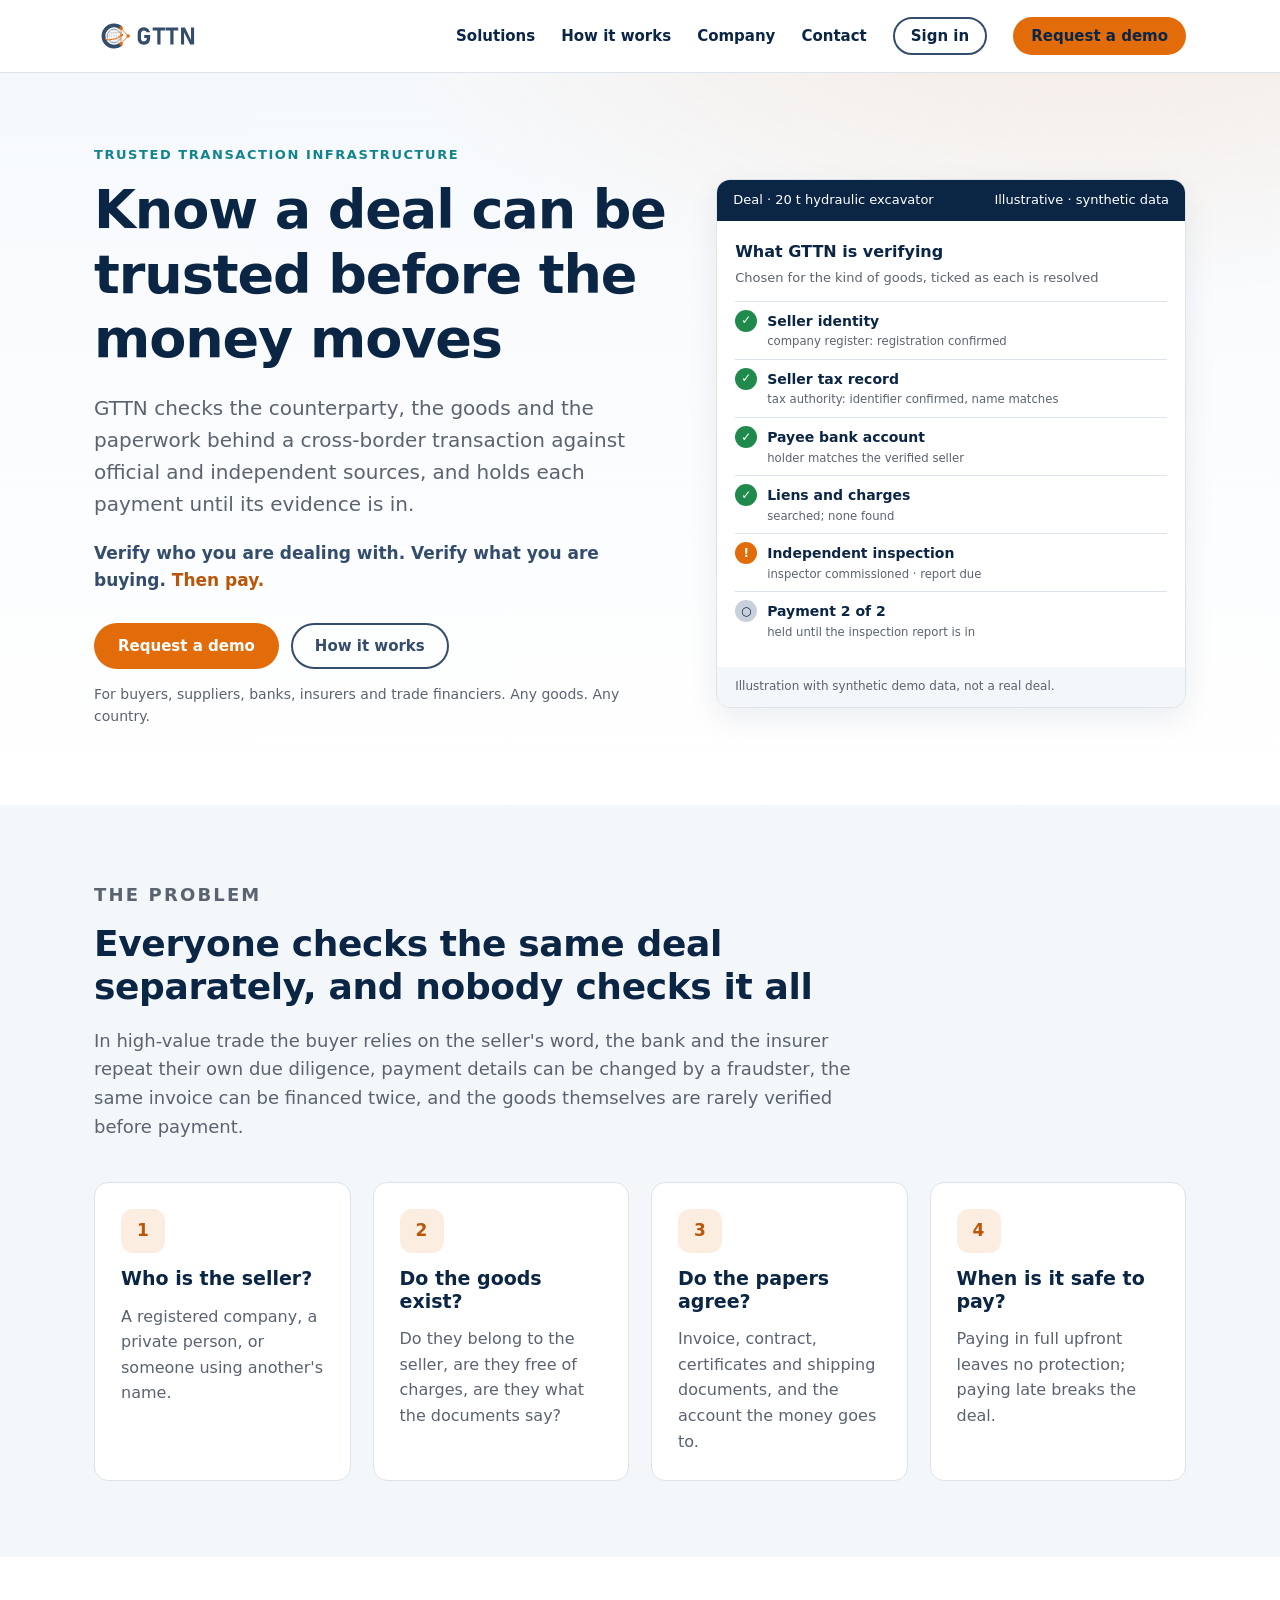
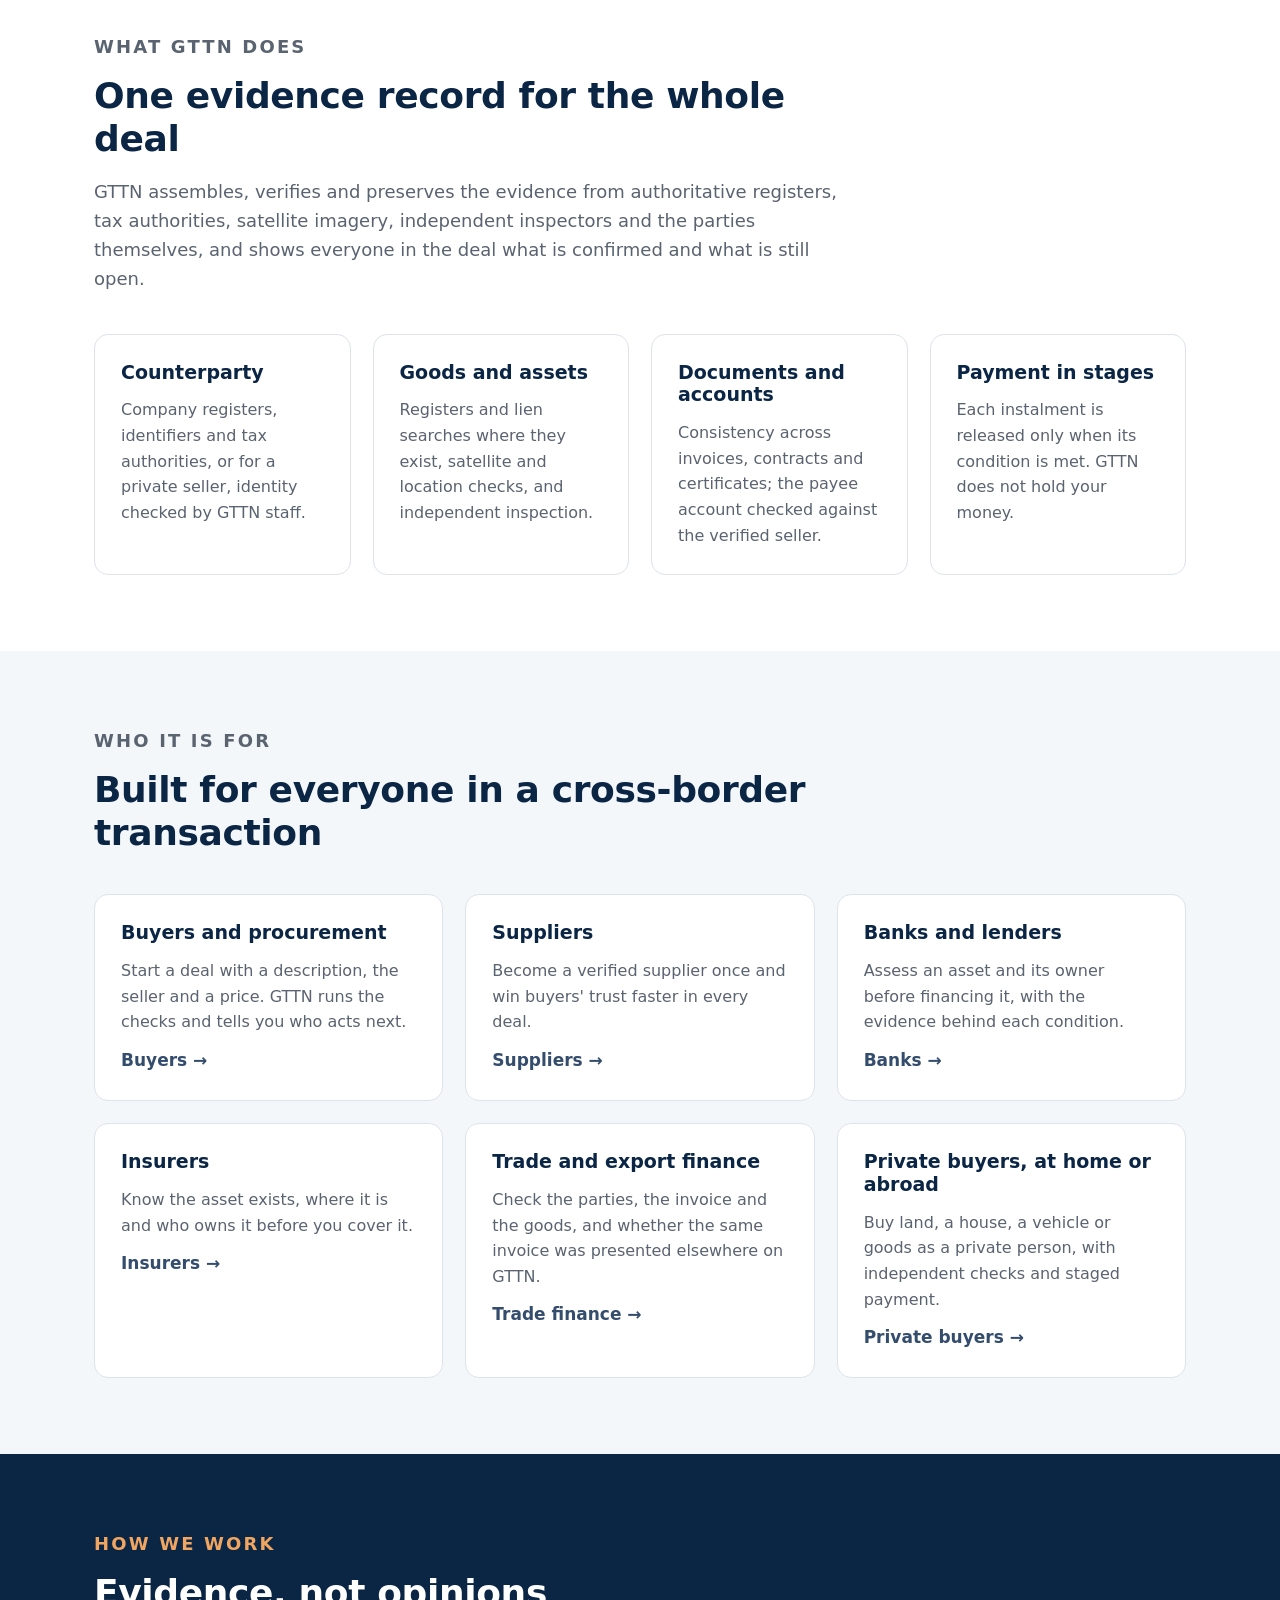
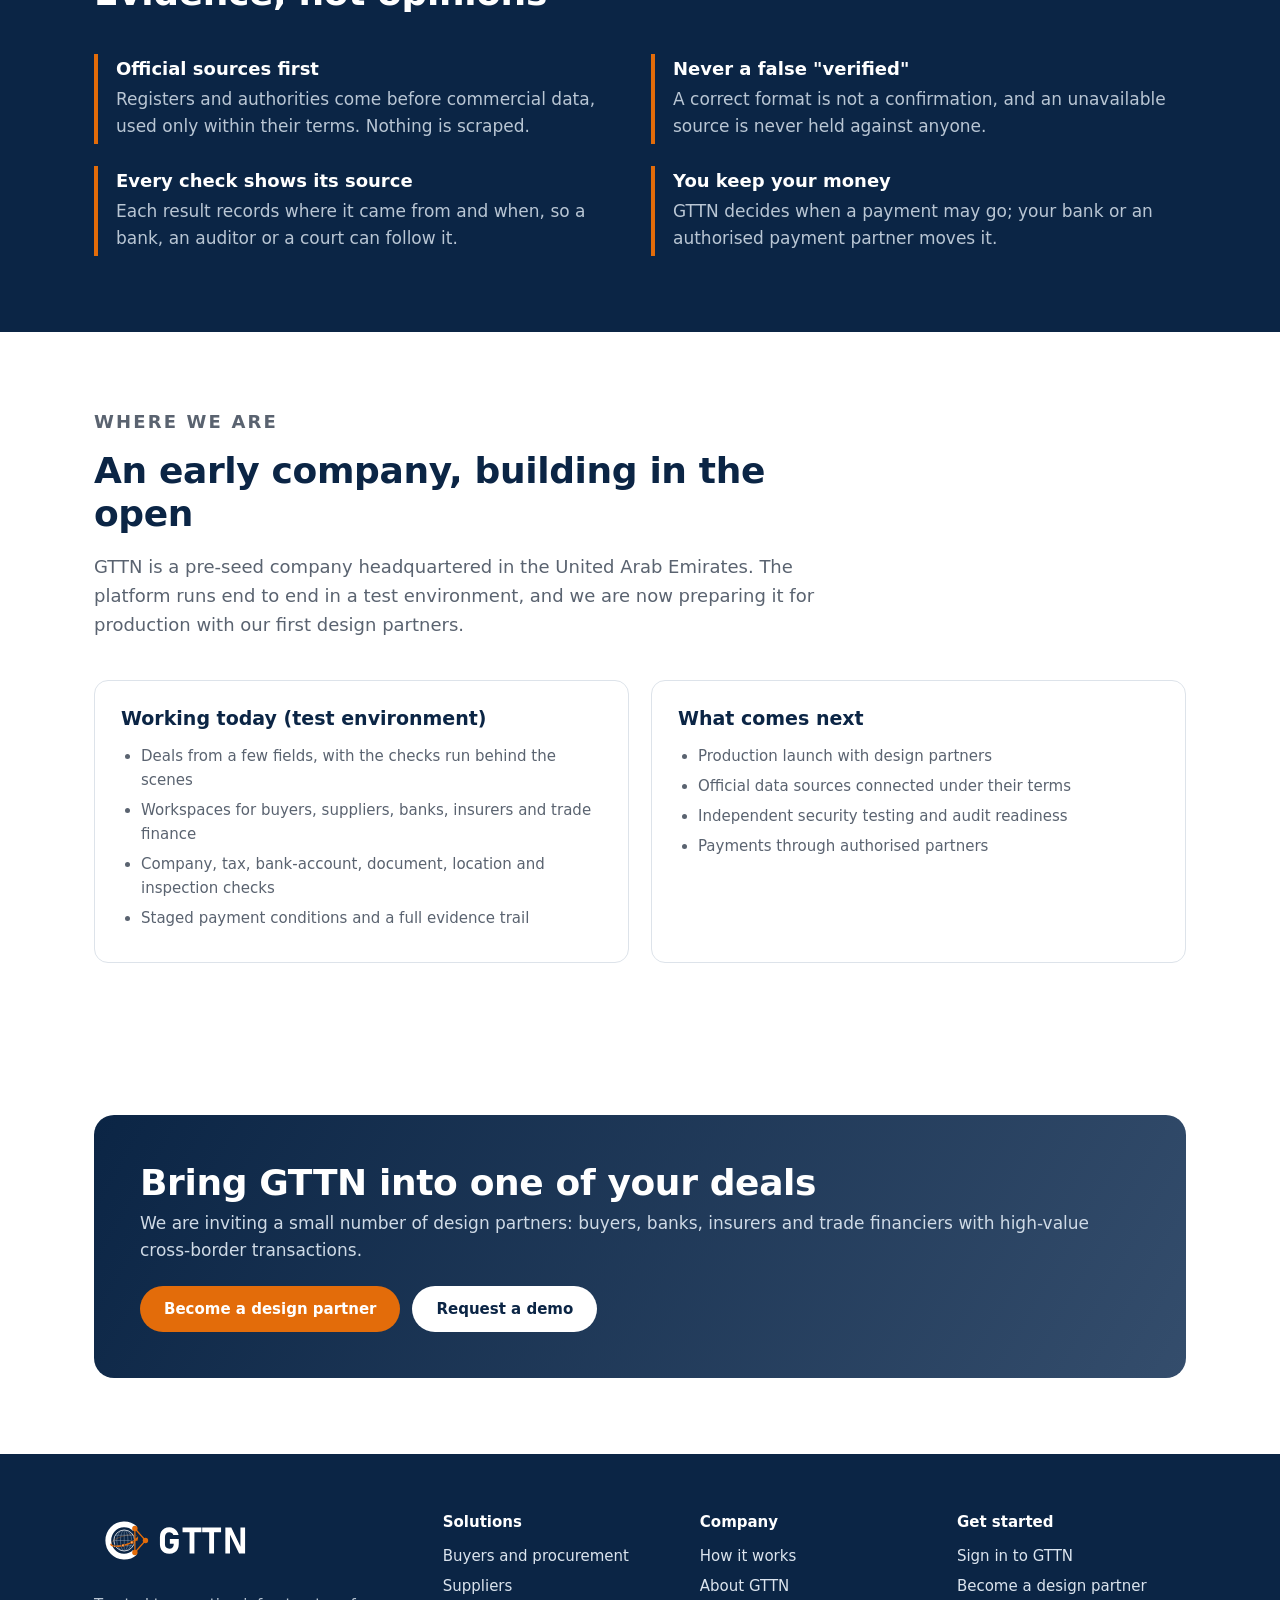
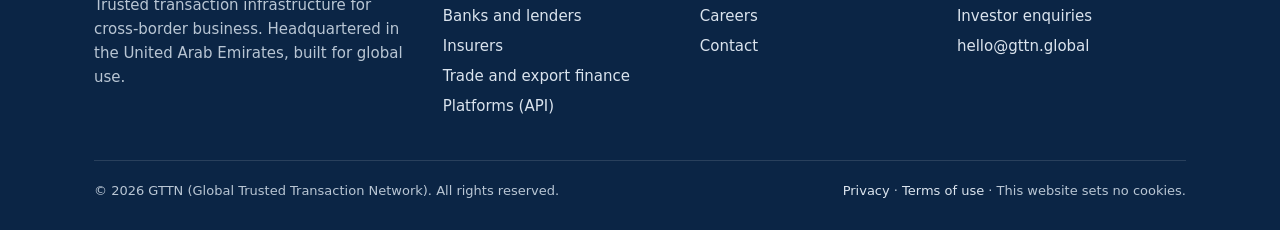
==== index.html @ 1a1138c9 "Platform update: workspaces, intelligence, payments, tax verification, website and brand Web app and" ====
<!doctype html>
<html lang="en">
<head>
<meta charset="utf-8">
<meta name="viewport" content="width=device-width, initial-scale=1">
<title>GTTN: trusted transaction infrastructure for cross-border business</title>
<meta name="description" content="Verify who you are dealing with. Verify what you are buying. Then pay. GTTN checks counterparties, goods and documents before money moves.">
<link rel="canonical" href="https://gttn.global/">
<meta name="theme-color" content="#0b2545">
<link rel="icon" href="/assets/img/GTTN_mark.svg" type="image/svg+xml">
<link rel="icon" href="/assets/img/icon-32.png" sizes="32x32" type="image/png">
<link rel="apple-touch-icon" href="/assets/img/icon-180.png">
<meta property="og:type" content="website">
<meta property="og:site_name" content="GTTN">
<meta property="og:title" content="GTTN: trusted transaction infrastructure for cross-border business">
<meta property="og:description" content="Verify who you are dealing with. Verify what you are buying. Then pay. GTTN checks counterparties, goods and documents before money moves.">
<meta property="og:url" content="https://gttn.global/">
<meta property="og:image" content="https://gttn.global/assets/img/og-image.png">
<meta name="twitter:card" content="summary_large_image">
<link rel="stylesheet" href="/assets/css/site.css">
<script type="application/ld+json">{"@context": "https://schema.org", "@type": "Organization", "name": "GTTN (Global Trusted Transaction Network)", "url": "https://gttn.global", "logo": "https://gttn.global/assets/img/icon-512.png", "description": "Trusted transaction infrastructure for cross-border business.", "email": "hello@gttn.global"}</script>
</head>
<body>
<a class="skip" href="#main">Skip to content</a>
<header class="site-header">
  <div class="wrap">
    <a class="brand" href="/" aria-label="GTTN home"><img src="/assets/img/GTTN_logo_horizontal.svg" alt="GTTN" width="148" height="56"></a>
    <button class="nav-toggle" aria-controls="site-nav" aria-expanded="false">Menu</button>
    <nav class="nav" id="site-nav" aria-label="Main">
      <a href="/solutions.html">Solutions</a>
      <a href="/how-it-works.html">How it works</a>
      <a href="/company.html">Company</a>
      <a href="/contact.html">Contact</a>
      <a class="btn btn-ghost btn-sm" href="https://app.gttn.global/app/">Sign in</a>
      <a class="btn btn-primary btn-sm" href="/contact.html?topic=demo">Request a demo</a>
    </nav>
  </div>
</header>
<main id="main">
<section class="hero">
  <div class="wrap">
    <div>
      <p class="eyebrow">Trusted transaction infrastructure</p>
      <h1>Know a deal can be trusted before the money moves</h1>
      <p class="lead">GTTN checks the counterparty, the goods and the paperwork behind a cross-border transaction against official and independent sources, and holds each payment until its evidence is in.</p>
      <p class="promise">Verify who you are dealing with. Verify what you are buying. <em>Then pay.</em></p>
      <div class="cta-row">
        <a class="btn btn-primary" href="/contact.html?topic=demo">Request a demo</a>
        <a class="btn btn-ghost" href="/how-it-works.html">How it works</a>
      </div>
      <p class="note">For buyers, suppliers, banks, insurers and trade financiers. Any goods. Any country.</p>
    </div>
    <div class="mock" role="img" aria-label="Illustration of a GTTN deal checklist">
  <div class="mock-bar"><span>Deal · 20 t hydraulic excavator</span><span>Illustrative · synthetic data</span></div>
  <div class="mock-body">
    <h4>What GTTN is verifying</h4>
    <div class="sub">Chosen for the kind of goods, ticked as each is resolved</div>
    <div class="check"><span class="dot ok">✓</span><div><b>Seller identity</b><small>company register: registration confirmed</small></div></div>
    <div class="check"><span class="dot ok">✓</span><div><b>Seller tax record</b><small>tax authority: identifier confirmed, name matches</small></div></div>
    <div class="check"><span class="dot ok">✓</span><div><b>Payee bank account</b><small>holder matches the verified seller</small></div></div>
    <div class="check"><span class="dot ok">✓</span><div><b>Liens and charges</b><small>searched; none found</small></div></div>
    <div class="check"><span class="dot act">!</span><div><b>Independent inspection</b><small>inspector commissioned · report due</small></div></div>
    <div class="check"><span class="dot wait">○</span><div><b>Payment 2 of 2</b><small>held until the inspection report is in</small></div></div>
  </div>
  <div class="mock-foot">Illustration with synthetic demo data, not a real deal.</div>
</div>
  </div>
</section>

<section class="soft">
  <div class="wrap">
    <div class="section-head">
      <p class="eyebrow">The problem</p>
      <h2>Everyone checks the same deal separately, and nobody checks it all</h2>
      <p>In high-value trade the buyer relies on the seller's word, the bank and the insurer repeat their own due diligence, payment details can be changed by a fraudster, the same invoice can be financed twice, and the goods themselves are rarely verified before payment.</p>
    </div>
    <div class="grid g4">
      <div class="card"><div class="icon">1</div><h3>Who is the seller?</h3><p>A registered company, a private person, or someone using another's name.</p></div>
      <div class="card"><div class="icon">2</div><h3>Do the goods exist?</h3><p>Do they belong to the seller, are they free of charges, are they what the documents say?</p></div>
      <div class="card"><div class="icon">3</div><h3>Do the papers agree?</h3><p>Invoice, contract, certificates and shipping documents, and the account the money goes to.</p></div>
      <div class="card"><div class="icon">4</div><h3>When is it safe to pay?</h3><p>Paying in full upfront leaves no protection; paying late breaks the deal.</p></div>
    </div>
  </div>
</section>

<section>
  <div class="wrap">
    <div class="section-head">
      <p class="eyebrow">What GTTN does</p>
      <h2>One evidence record for the whole deal</h2>
      <p>GTTN assembles, verifies and preserves the evidence from authoritative registers, tax authorities, satellite imagery, independent inspectors and the parties themselves, and shows everyone in the deal what is confirmed and what is still open.</p>
    </div>
    <div class="grid g4">
      <div class="card"><h3>Counterparty</h3><p>Company registers, identifiers and tax authorities, or for a private seller, identity checked by GTTN staff.</p></div>
      <div class="card"><h3>Goods and assets</h3><p>Registers and lien searches where they exist, satellite and location checks, and independent inspection.</p></div>
      <div class="card"><h3>Documents and accounts</h3><p>Consistency across invoices, contracts and certificates; the payee account checked against the verified seller.</p></div>
      <div class="card"><h3>Payment in stages</h3><p>Each instalment is released only when its condition is met. GTTN does not hold your money.</p></div>
    </div>
  </div>
</section>

<section class="soft">
  <div class="wrap">
    <div class="section-head">
      <p class="eyebrow">Who it is for</p>
      <h2>Built for everyone in a cross-border transaction</h2>
    </div>
    <div class="grid g3">
      <div class="card"><h3>Buyers and procurement</h3><p>Start a deal with a description, the seller and a price. GTTN runs the checks and tells you who acts next.</p><a class="more" href="/solutions.html#buyers">Buyers →</a></div>
      <div class="card"><h3>Suppliers</h3><p>Become a verified supplier once and win buyers' trust faster in every deal.</p><a class="more" href="/solutions.html#suppliers">Suppliers →</a></div>
      <div class="card"><h3>Banks and lenders</h3><p>Assess an asset and its owner before financing it, with the evidence behind each condition.</p><a class="more" href="/solutions.html#banks">Banks →</a></div>
      <div class="card"><h3>Insurers</h3><p>Know the asset exists, where it is and who owns it before you cover it.</p><a class="more" href="/solutions.html#insurers">Insurers →</a></div>
      <div class="card"><h3>Trade and export finance</h3><p>Check the parties, the invoice and the goods, and whether the same invoice was presented elsewhere on GTTN.</p><a class="more" href="/solutions.html#trade-finance">Trade finance →</a></div>
      <div class="card"><h3>Private buyers, at home or abroad</h3><p>Buy land, a house, a vehicle or goods as a private person, with independent checks and staged payment.</p><a class="more" href="/solutions.html#private-buyers">Private buyers →</a></div>
    </div>
  </div>
</section>

<section class="dark">
  <div class="wrap">
    <div class="section-head">
      <p class="eyebrow" style="color:#f0a561">How we work</p>
      <h2>Evidence, not opinions</h2>
    </div>
    <div class="grid g2">
      <div class="principle"><h3>Official sources first</h3><p>Registers and authorities come before commercial data, used only within their terms. Nothing is scraped.</p></div>
      <div class="principle"><h3>Never a false "verified"</h3><p>A correct format is not a confirmation, and an unavailable source is never held against anyone.</p></div>
      <div class="principle"><h3>Every check shows its source</h3><p>Each result records where it came from and when, so a bank, an auditor or a court can follow it.</p></div>
      <div class="principle"><h3>You keep your money</h3><p>GTTN decides when a payment may go; your bank or an authorised payment partner moves it.</p></div>
    </div>
  </div>
</section>

<section>
  <div class="wrap">
    <div class="section-head">
      <p class="eyebrow">Where we are</p>
      <h2>An early company, building in the open</h2>
      <p>GTTN is a pre-seed company headquartered in the United Arab Emirates. The platform runs end to end in a test environment, and we are now preparing it for production with our first design partners.</p>
    </div>
    <div class="status">
      <div class="card"><h3>Working today (test environment)</h3><ul>
        <li>Deals from a few fields, with the checks run behind the scenes</li>
        <li>Workspaces for buyers, suppliers, banks, insurers and trade finance</li>
        <li>Company, tax, bank-account, document, location and inspection checks</li>
        <li>Staged payment conditions and a full evidence trail</li></ul></div>
      <div class="card"><h3>What comes next</h3><ul>
        <li>Production launch with design partners</li>
        <li>Official data sources connected under their terms</li>
        <li>Independent security testing and audit readiness</li>
        <li>Payments through authorised partners</li></ul></div>
    </div>
  </div>
</section>
<section>
  <div class="wrap">
    <div class="cta-band">
      <div>
        <h2>Bring GTTN into one of your deals</h2>
        <p>We are inviting a small number of design partners: buyers, banks, insurers and trade financiers with high-value cross-border transactions.</p>
      </div>
      <div class="cta-row" style="margin:0">
        <a class="btn btn-primary" href="/contact.html?topic=pilot">Become a design partner</a>
        <a class="btn btn-light" href="/contact.html?topic=demo">Request a demo</a>
      </div>
    </div>
  </div>
</section>
</main>
<footer class="site-footer">
  <div class="wrap">
    <div class="foot-grid">
      <div>
        <img src="/assets/img/GTTN_logo_footer.svg" alt="GTTN" width="160" height="60">
        <p>Trusted transaction infrastructure for cross-border business. Headquartered in the United Arab Emirates, built for global use.</p>
      </div>
      <div>
        <h4>Solutions</h4>
        <ul>
          <li><a href="/solutions.html#buyers">Buyers and procurement</a></li>
          <li><a href="/solutions.html#suppliers">Suppliers</a></li>
          <li><a href="/solutions.html#banks">Banks and lenders</a></li>
          <li><a href="/solutions.html#insurers">Insurers</a></li>
          <li><a href="/solutions.html#trade-finance">Trade and export finance</a></li>
          <li><a href="/solutions.html#platforms">Platforms (API)</a></li>
        </ul>
      </div>
      <div>
        <h4>Company</h4>
        <ul>
          <li><a href="/how-it-works.html">How it works</a></li>
          <li><a href="/company.html">About GTTN</a></li>
          <li><a href="/company.html#careers">Careers</a></li>
          <li><a href="/contact.html">Contact</a></li>
        </ul>
      </div>
      <div>
        <h4>Get started</h4>
        <ul>
          <li><a href="https://app.gttn.global/app/">Sign in to GTTN</a></li>
          <li><a href="/contact.html?topic=pilot">Become a design partner</a></li>
          <li><a href="/contact.html?topic=investor">Investor enquiries</a></li>
          <li><a href="mailto:hello@gttn.global">hello@gttn.global</a></li>
        </ul>
      </div>
    </div>
    <div class="foot-legal">
      <span>© 2026 GTTN (Global Trusted Transaction Network). All rights reserved.</span>
      <span><a href="/privacy.html">Privacy</a> · <a href="/terms.html">Terms of use</a> · This website sets no cookies.</span>
    </div>
  </div>
</footer>
<script src="/assets/js/site.js" defer></script>
</body>
</html>
---- assets/css/site.css ----
/* gttn.global — marketing site. System fonts only (no third-party requests), light theme, GTTN brand colours. */
:root {
  --navy: #344d6c;
  --ink: #0b2545;
  --orange: #e36c0a;
  --orange-dark: #b9560a;
  --teal: #13838f;
  --text: #1f2933;
  --muted: #5a6370;
  --line: #dde3ea;
  --bg: #ffffff;
  --soft: #f4f7fa;
  --radius: 14px;
  --wrap: 1140px;
  --shadow: 0 10px 30px rgba(11, 37, 69, 0.08);
  --font: 'Segoe UI', system-ui, -apple-system, 'Helvetica Neue', Arial, sans-serif;
}
* {
  box-sizing: border-box;
}
html {
  scroll-behavior: smooth;
}
body {
  margin: 0;
  font: 17px/1.6 var(--font);
  color: var(--text);
  background: var(--bg);
  -webkit-font-smoothing: antialiased;
}
img {
  max-width: 100%;
  height: auto;
}
a {
  color: var(--navy);
}
a:hover {
  color: var(--orange-dark);
}
.wrap {
  max-width: var(--wrap);
  margin: 0 auto;
  padding: 0 24px;
}
.skip {
  position: absolute;
  left: -999px;
}
.skip:focus {
  left: 16px;
  top: 16px;
  background: #fff;
  padding: 8px 12px;
  z-index: 100;
}
:focus-visible {
  outline: 3px solid var(--orange);
  outline-offset: 2px;
}

/* ---------- header ---------- */
.site-header {
  position: sticky;
  top: 0;
  z-index: 50;
  background: rgba(255, 255, 255, 0.95);
  backdrop-filter: blur(8px);
  border-bottom: 1px solid var(--line);
}
.site-header .wrap {
  display: flex;
  align-items: center;
  justify-content: space-between;
  height: 72px;
  gap: 16px;
}
.brand img {
  height: 40px;
  width: auto;
  display: block;
}
.nav {
  display: flex;
  align-items: center;
  gap: 26px;
}
.nav a {
  text-decoration: none;
  color: var(--ink);
  font-weight: 600;
  font-size: 15px;
}
.nav a[aria-current='page'] {
  color: var(--orange-dark);
}
.nav-toggle {
  display: none;
  background: none;
  border: 1px solid var(--line);
  border-radius: 8px;
  padding: 8px 10px;
  font: inherit;
  cursor: pointer;
}

/* ---------- buttons ---------- */
.btn {
  display: inline-block;
  padding: 12px 22px;
  border-radius: 999px;
  font-weight: 700;
  text-decoration: none;
  border: 2px solid transparent;
  font-size: 15px;
  line-height: 1.2;
  cursor: pointer;
}
.btn-primary {
  background: var(--orange);
  color: #fff;
}
.btn-primary:hover {
  background: var(--orange-dark);
  color: #fff;
}
.btn-ghost {
  border-color: var(--navy);
  color: var(--navy);
  background: transparent;
}
.btn-ghost:hover {
  background: var(--navy);
  color: #fff;
}
.btn-light {
  background: #fff;
  color: var(--ink);
}
.btn-sm {
  padding: 8px 16px;
  font-size: 14px;
}

/* ---------- hero ---------- */
.hero {
  background:
    radial-gradient(1200px 500px at 85% -10%, rgba(227, 108, 10, 0.1), transparent 60%),
    linear-gradient(180deg, #f6f9fc 0%, #fff 100%);
  padding: 72px 0 64px;
}
.hero .wrap {
  display: grid;
  grid-template-columns: 1.1fr 0.9fr;
  gap: 48px;
  align-items: center;
}
.eyebrow {
  text-transform: uppercase;
  letter-spacing: 0.12em;
  font-size: 13px;
  font-weight: 700;
  color: var(--teal);
  margin: 0 0 12px;
}
h1,
h2,
h3 {
  color: var(--ink);
  line-height: 1.2;
  margin: 0 0 14px;
}
h1 {
  font-size: clamp(34px, 4.6vw, 54px);
  letter-spacing: -0.02em;
}
h2 {
  font-size: clamp(26px, 3vw, 36px);
  letter-spacing: -0.01em;
}
h3 {
  font-size: 20px;
}
.lead {
  font-size: 20px;
  color: var(--muted);
  max-width: 640px;
}
.promise {
  font-weight: 700;
  color: var(--navy);
}
.promise em {
  font-style: normal;
  color: var(--orange-dark);
}
.cta-row {
  display: flex;
  flex-wrap: wrap;
  gap: 12px;
  margin-top: 28px;
}
.note {
  font-size: 14px;
  color: var(--muted);
  margin-top: 14px;
}

/* ---------- sections ---------- */
section {
  padding: 76px 0;
}
section.soft {
  background: var(--soft);
}
section.dark {
  background: var(--ink);
  color: #dbe4ee;
}
section.dark h2,
section.dark h3 {
  color: #fff;
}
.section-head {
  max-width: 760px;
  margin-bottom: 40px;
}
.section-head p {
  color: var(--muted);
  font-size: 18px;
}
section.dark .section-head p {
  color: #b9c6d4;
}
.grid {
  display: grid;
  gap: 22px;
}
.g2 {
  grid-template-columns: repeat(2, 1fr);
}
.g3 {
  grid-template-columns: repeat(3, 1fr);
}
.g4 {
  grid-template-columns: repeat(4, 1fr);
}
.card {
  background: #fff;
  border: 1px solid var(--line);
  border-radius: var(--radius);
  padding: 26px;
}
.card p {
  margin: 0;
  color: var(--muted);
  font-size: 16px;
}
.card h3 {
  font-size: 19px;
}
.card .icon {
  width: 44px;
  height: 44px;
  border-radius: 12px;
  display: grid;
  place-items: center;
  background: rgba(227, 108, 10, 0.12);
  color: var(--orange-dark);
  font-weight: 800;
  margin-bottom: 14px;
}
.card a.more {
  display: inline-block;
  margin-top: 12px;
  font-weight: 700;
  text-decoration: none;
}
.card ul {
  margin: 10px 0 0;
  padding-left: 18px;
  color: var(--muted);
  font-size: 15px;
}
section.dark .card {
  background: rgba(255, 255, 255, 0.05);
  border-color: rgba(255, 255, 255, 0.12);
}
section.dark .card p {
  color: #b9c6d4;
}

/* lifecycle */
.steps {
  display: grid;
  grid-template-columns: repeat(8, 1fr);
  gap: 8px;
  counter-reset: s;
  margin: 8px 0 0;
  padding: 0;
  list-style: none;
}
.steps li {
  background: #fff;
  border: 1px solid var(--line);
  border-radius: 10px;
  padding: 14px 10px;
  text-align: center;
  font-weight: 700;
  font-size: 13px;
  letter-spacing: 0.06em;
  color: var(--ink);
}
.steps li::before {
  counter-increment: s;
  content: counter(s);
  display: block;
  color: var(--orange);
  font-size: 18px;
}
.steps li.key {
  border-color: var(--orange);
  box-shadow: 0 0 0 2px rgba(227, 108, 10, 0.15);
}

/* product mock (illustrative, synthetic data) */
.mock {
  background: #fff;
  border: 1px solid var(--line);
  border-radius: var(--radius);
  box-shadow: var(--shadow);
  overflow: hidden;
  font-size: 14px;
}
.mock-bar {
  background: var(--ink);
  color: #fff;
  padding: 10px 16px;
  display: flex;
  justify-content: space-between;
  font-size: 13px;
}
.mock-body {
  padding: 18px;
}
.mock h4 {
  margin: 0 0 4px;
  color: var(--ink);
  font-size: 16px;
}
.mock .sub {
  color: var(--muted);
  font-size: 13px;
  margin-bottom: 12px;
}
.check {
  display: flex;
  gap: 10px;
  align-items: flex-start;
  padding: 8px 0;
  border-top: 1px solid var(--line);
}
.check b {
  color: var(--ink);
  font-weight: 600;
}
.check small {
  display: block;
  color: var(--muted);
}
.dot {
  flex: 0 0 22px;
  height: 22px;
  border-radius: 50%;
  display: grid;
  place-items: center;
  font-size: 12px;
  font-weight: 800;
  color: #fff;
}
.ok {
  background: #1f8a4c;
}
.wait {
  background: #c7d0db;
  color: var(--ink);
}
.act {
  background: var(--orange);
}
.mock-foot {
  font-size: 12px;
  color: var(--muted);
  padding: 10px 18px;
  background: var(--soft);
}
.pill {
  display: inline-block;
  padding: 2px 10px;
  border-radius: 999px;
  font-size: 12px;
  font-weight: 700;
  background: rgba(19, 131, 143, 0.12);
  color: var(--teal);
}

/* principles / status */
.principle {
  border-left: 4px solid var(--orange);
  padding: 4px 0 4px 18px;
}
.principle h3 {
  font-size: 18px;
  margin-bottom: 6px;
}
.principle p {
  margin: 0;
  color: var(--muted);
}
section.dark .principle p {
  color: #b9c6d4;
}
.status {
  display: grid;
  grid-template-columns: 1fr 1fr;
  gap: 22px;
}
.status ul {
  margin: 0;
  padding-left: 20px;
}
.status li {
  margin: 6px 0;
}
.cta-band {
  background: linear-gradient(120deg, var(--ink), var(--navy));
  color: #fff;
  border-radius: 20px;
  padding: 46px;
  display: flex;
  flex-wrap: wrap;
  align-items: center;
  justify-content: space-between;
  gap: 22px;
}
.cta-band h2 {
  color: #fff;
  margin: 0 0 6px;
}
.cta-band p {
  margin: 0;
  color: #cfdae6;
}

/* content pages */
.page-head {
  background: linear-gradient(180deg, #f6f9fc, #fff);
  padding: 64px 0 28px;
}
.prose {
  max-width: 780px;
}
.prose h2 {
  margin-top: 36px;
  font-size: 26px;
}
.prose h3 {
  margin-top: 24px;
}
.prose p,
.prose li {
  color: var(--text);
}
.legal-note {
  background: #fff6e0;
  border: 1px solid #f0d9a8;
  border-radius: 10px;
  padding: 14px 18px;
  font-size: 15px;
}
.anchor-nav {
  display: flex;
  flex-wrap: wrap;
  gap: 8px;
  margin-top: 20px;
}
.anchor-nav a {
  text-decoration: none;
  font-size: 14px;
  font-weight: 600;
  padding: 6px 14px;
  border: 1px solid var(--line);
  border-radius: 999px;
  background: #fff;
}
.solution {
  display: grid;
  grid-template-columns: 0.9fr 1.1fr;
  gap: 40px;
  padding: 44px 0;
  border-top: 1px solid var(--line);
  scroll-margin-top: 90px;
}
.solution:first-of-type {
  border-top: none;
}
.solution ul {
  margin: 0;
  padding-left: 20px;
}
.solution li {
  margin: 6px 0;
}

/* forms */
form.contact {
  display: grid;
  gap: 16px;
  max-width: 640px;
}
.field {
  display: grid;
  gap: 6px;
}
label {
  font-weight: 600;
  font-size: 15px;
  color: var(--ink);
}
input,
select,
textarea {
  font: inherit;
  font-size: 16px;
  padding: 12px 14px;
  border: 1px solid #c5ced8;
  border-radius: 10px;
  background: #fff;
  color: var(--text);
}
textarea {
  min-height: 140px;
  resize: vertical;
}
.form-status {
  font-size: 15px;
}

/* footer */
.site-footer {
  background: var(--ink);
  color: #b9c6d4;
  padding: 56px 0 28px;
  font-size: 15px;
}
.site-footer a {
  color: #dbe4ee;
  text-decoration: none;
}
.site-footer a:hover {
  color: #fff;
}
.foot-grid {
  display: grid;
  grid-template-columns: 1.4fr 1fr 1fr 1fr;
  gap: 28px;
}
.foot-grid h4 {
  color: #fff;
  margin: 0 0 10px;
  font-size: 15px;
}
.foot-grid ul {
  list-style: none;
  margin: 0;
  padding: 0;
}
.foot-grid li {
  margin: 6px 0;
}
.foot-legal {
  border-top: 1px solid rgba(255, 255, 255, 0.12);
  margin-top: 36px;
  padding-top: 20px;
  font-size: 13px;
  display: flex;
  flex-wrap: wrap;
  justify-content: space-between;
  gap: 12px;
}

/* ---------- responsive ---------- */
@media (max-width: 980px) {
  .hero .wrap,
  .solution,
  .status {
    grid-template-columns: 1fr;
  }
  .g3,
  .g4 {
    grid-template-columns: repeat(2, 1fr);
  }
  .steps {
    grid-template-columns: repeat(4, 1fr);
  }
  .foot-grid {
    grid-template-columns: 1fr 1fr;
  }
}
@media (max-width: 760px) {
  body {
    font-size: 16px;
  }
  .wrap {
    padding: 0 16px;
  }
  .nav-toggle {
    display: block;
  }
  .nav {
    display: none;
    position: absolute;
    top: 72px;
    left: 0;
    right: 0;
    background: #fff;
    border-bottom: 1px solid var(--line);
    flex-direction: column;
    align-items: stretch;
    padding: 12px 16px 18px;
    gap: 6px;
  }
  .nav.open {
    display: flex;
  }
  .nav a {
    padding: 10px 4px;
  }
  .g2,
  .g3,
  .g4 {
    grid-template-columns: 1fr;
  }
  .steps {
    grid-template-columns: repeat(2, 1fr);
  }
  section {
    padding: 56px 0;
  }
  .hero {
    padding: 48px 0;
  }
  .cta-band {
    padding: 30px 22px;
  }
  .foot-grid {
    grid-template-columns: 1fr;
  }
}
@media (prefers-reduced-motion: reduce) {
  html {
    scroll-behavior: auto;
  }
}
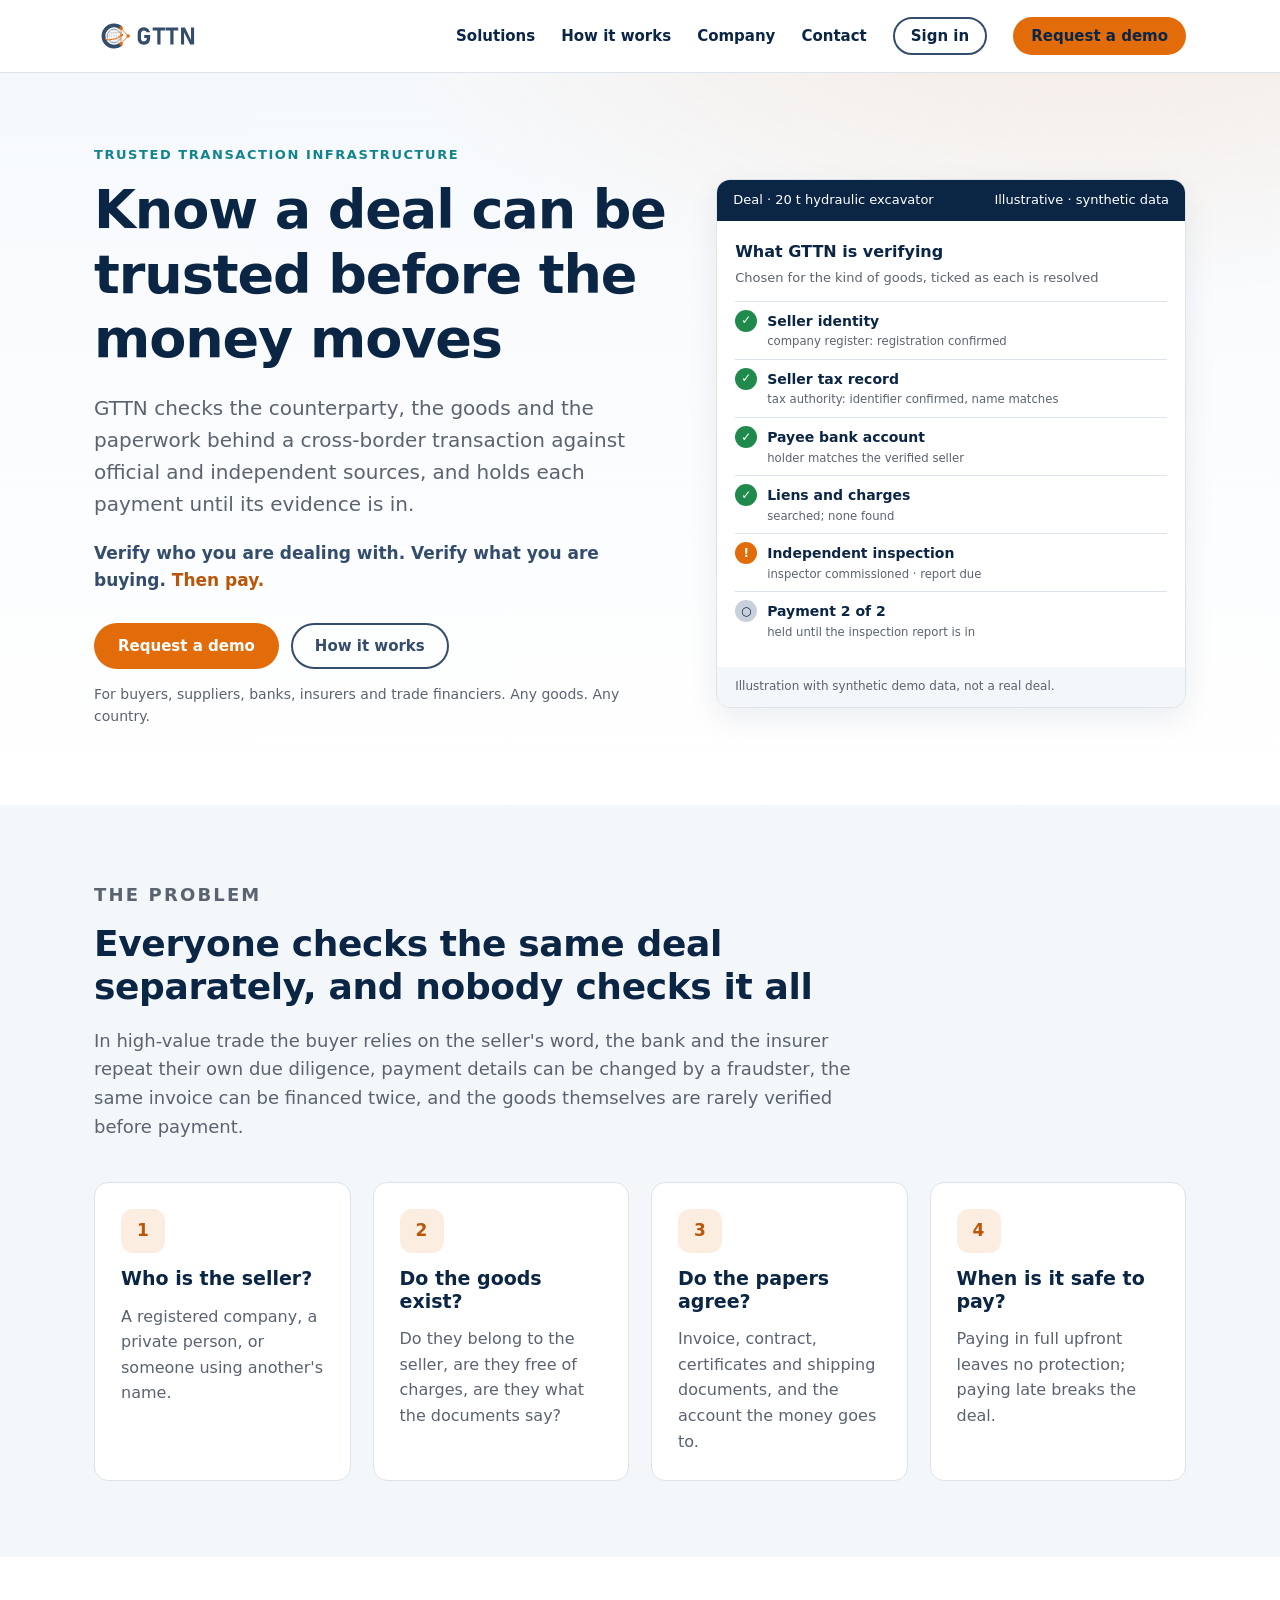
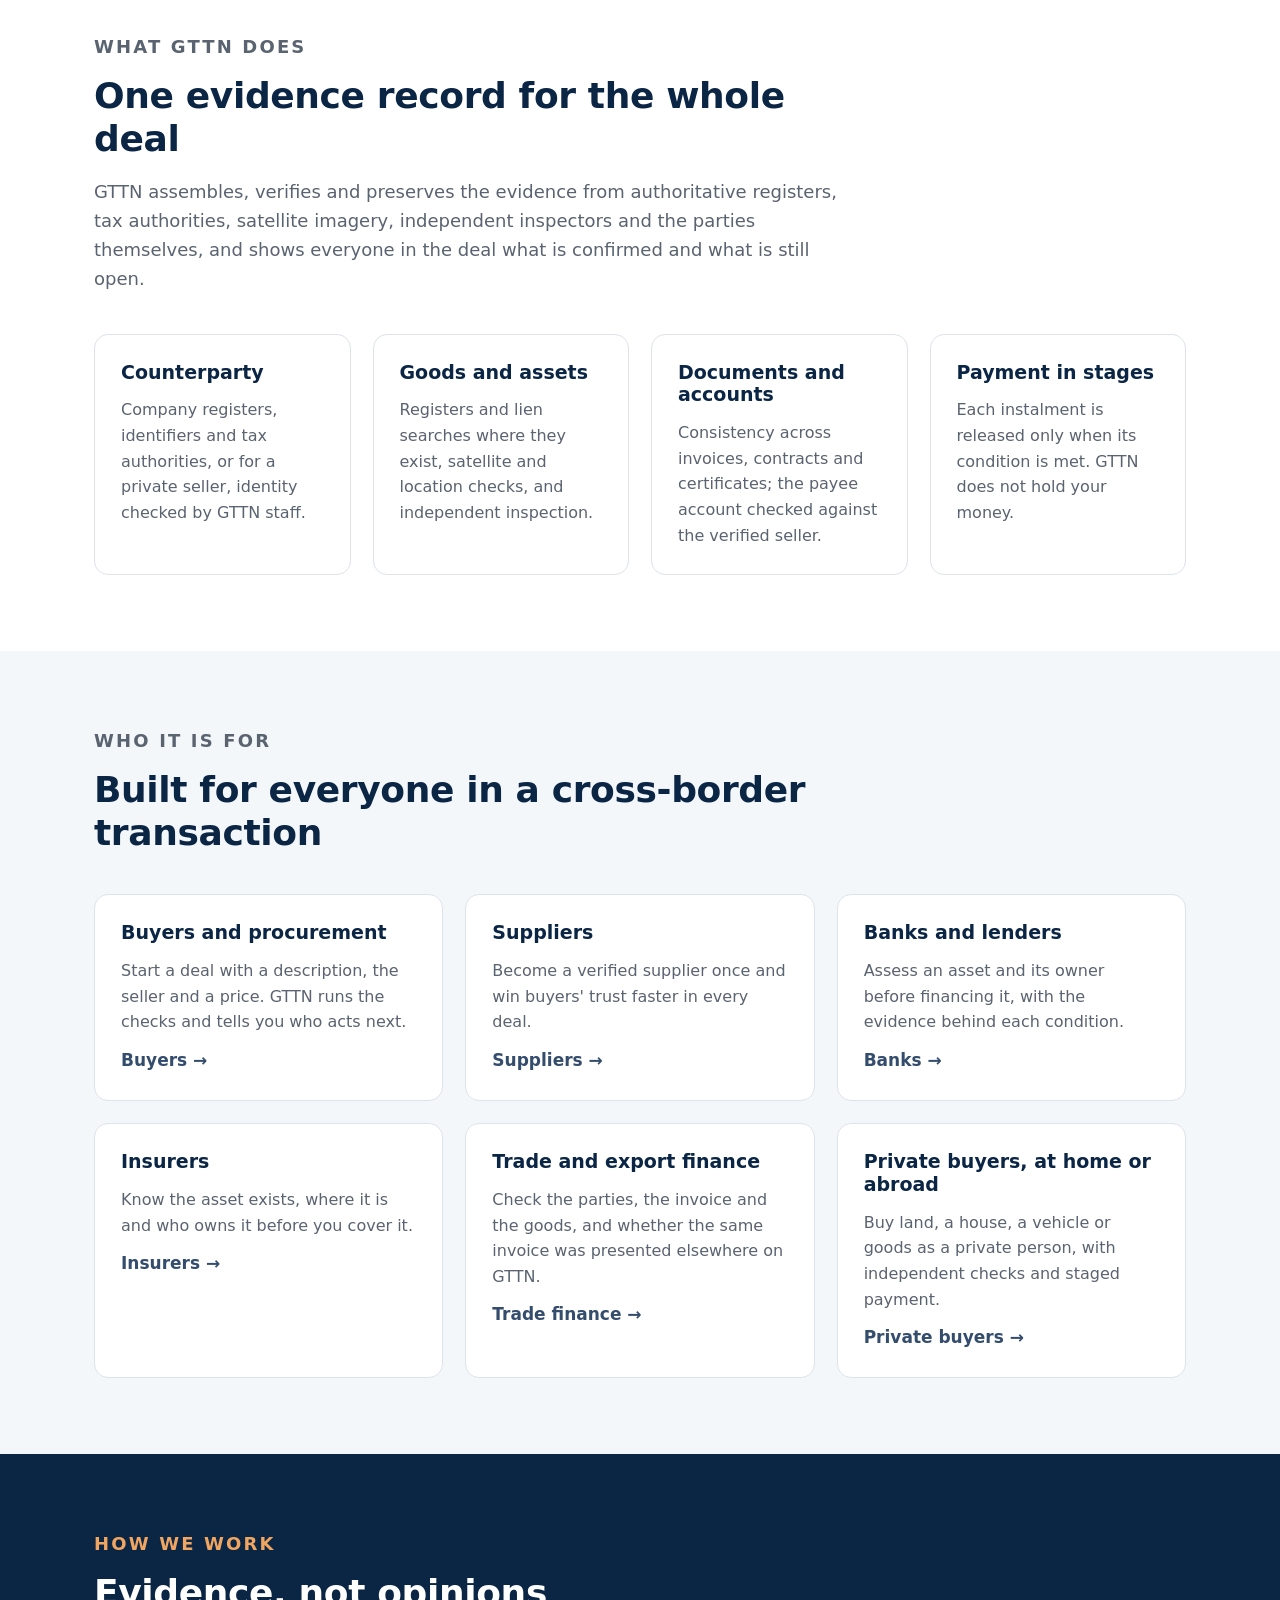
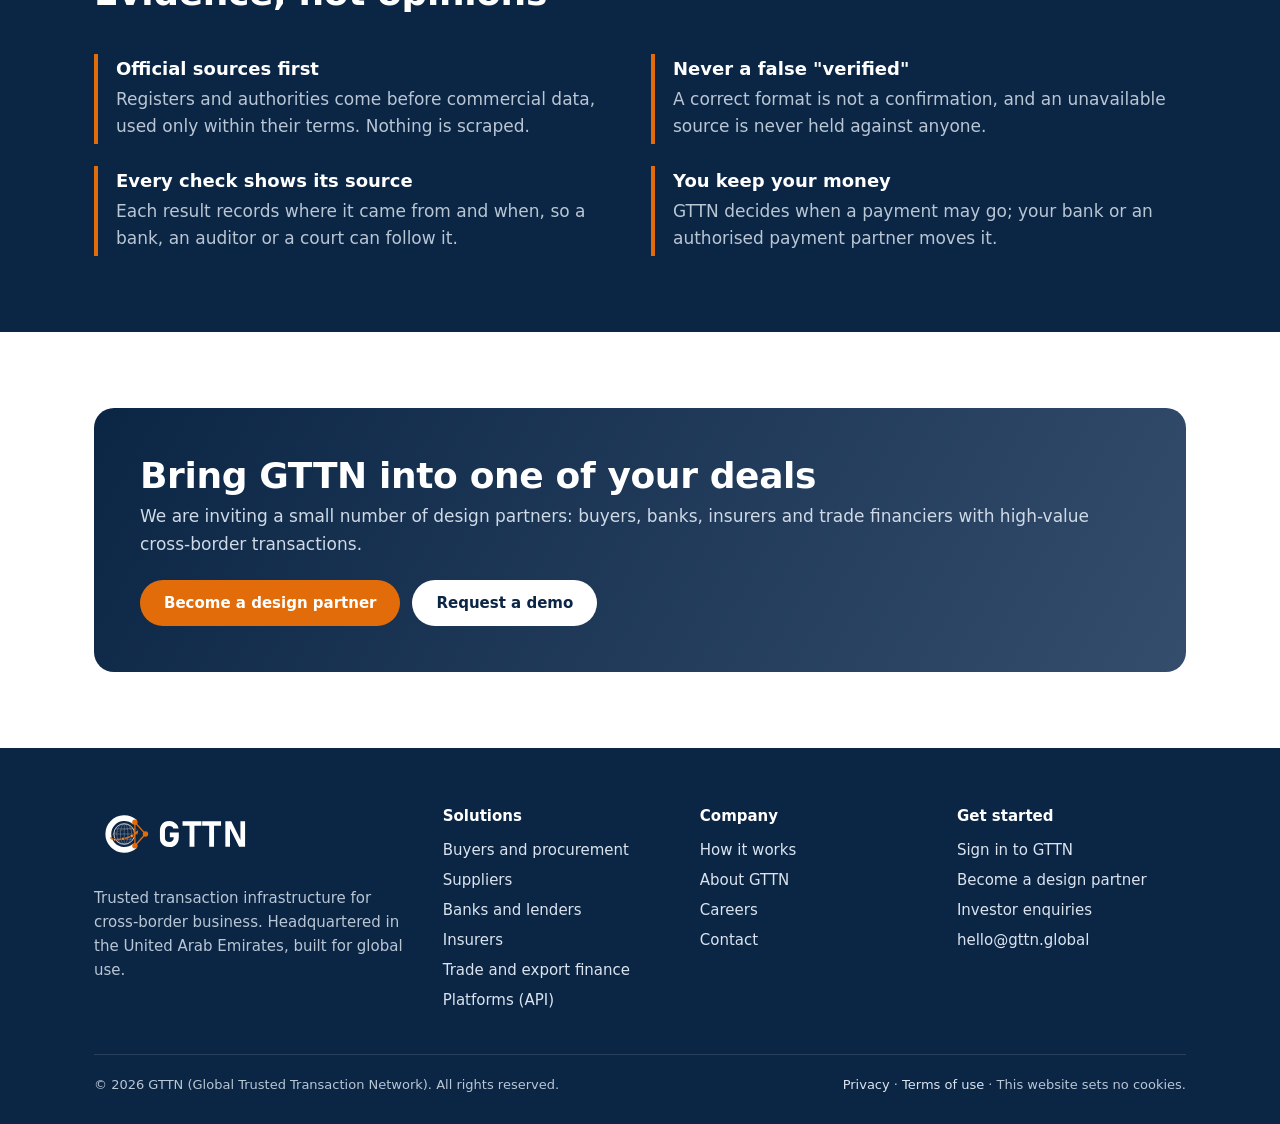
==== commit d58a0ff7: "Website: remove the 'Where we are' sections" ====
--- a/index.html
+++ b/index.html
@@ -3,9 +3,13 @@
 <head>
 <meta charset="utf-8">
 <meta name="viewport" content="width=device-width, initial-scale=1">
+<meta http-equiv="Content-Security-Policy" content="default-src 'self'; img-src 'self' data:; style-src 'self' 'unsafe-inline'; script-src 'self'; connect-src 'self'; font-src 'self'; form-action 'self' mailto:; base-uri 'self'; object-src 'none'">
+<!-- No upgrade-insecure-requests in the page: until the host's certificate exists it would block the stylesheet and
+     images. HTTPS is enforced by the host instead (GitHub Pages "Enforce HTTPS"; .htaccess on Apache). -->
+<meta name="referrer" content="strict-origin-when-cross-origin">
 <title>GTTN: trusted transaction infrastructure for cross-border business</title>
 <meta name="description" content="Verify who you are dealing with. Verify what you are buying. Then pay. GTTN checks counterparties, goods and documents before money moves.">
-<link rel="canonical" href="https://gttn.global/">
+<link rel="canonical" href="https://www.gttn.global/">
 <meta name="theme-color" content="#0b2545">
 <link rel="icon" href="/assets/img/GTTN_mark.svg" type="image/svg+xml">
 <link rel="icon" href="/assets/img/icon-32.png" sizes="32x32" type="image/png">
@@ -14,11 +18,11 @@
 <meta property="og:site_name" content="GTTN">
 <meta property="og:title" content="GTTN: trusted transaction infrastructure for cross-border business">
 <meta property="og:description" content="Verify who you are dealing with. Verify what you are buying. Then pay. GTTN checks counterparties, goods and documents before money moves.">
-<meta property="og:url" content="https://gttn.global/">
-<meta property="og:image" content="https://gttn.global/assets/img/og-image.png">
+<meta property="og:url" content="https://www.gttn.global/">
+<meta property="og:image" content="https://www.gttn.global/assets/img/og-image.png">
 <meta name="twitter:card" content="summary_large_image">
 <link rel="stylesheet" href="/assets/css/site.css">
-<script type="application/ld+json">{"@context": "https://schema.org", "@type": "Organization", "name": "GTTN (Global Trusted Transaction Network)", "url": "https://gttn.global", "logo": "https://gttn.global/assets/img/icon-512.png", "description": "Trusted transaction infrastructure for cross-border business.", "email": "hello@gttn.global"}</script>
+<script type="application/ld+json">{"@context": "https://schema.org", "@type": "Organization", "name": "GTTN (Global Trusted Transaction Network)", "url": "https://www.gttn.global", "logo": "https://www.gttn.global/assets/img/icon-512.png", "description": "Trusted transaction infrastructure for cross-border business.", "email": "hello@gttn.global"}</script>
 </head>
 <body>
 <a class="skip" href="#main">Skip to content</a>
@@ -31,7 +35,7 @@
       <a href="/how-it-works.html">How it works</a>
       <a href="/company.html">Company</a>
       <a href="/contact.html">Contact</a>
-      <a class="btn btn-ghost btn-sm" href="https://app.gttn.global/app/">Sign in</a>
+      <a class="btn btn-ghost btn-sm" href="/sign-in.html">Sign in</a>
       <a class="btn btn-primary btn-sm" href="/contact.html?topic=demo">Request a demo</a>
     </nav>
   </div>
@@ -133,27 +137,6 @@
 
 <section>
   <div class="wrap">
-    <div class="section-head">
-      <p class="eyebrow">Where we are</p>
-      <h2>An early company, building in the open</h2>
-      <p>GTTN is a pre-seed company headquartered in the United Arab Emirates. The platform runs end to end in a test environment, and we are now preparing it for production with our first design partners.</p>
-    </div>
-    <div class="status">
-      <div class="card"><h3>Working today (test environment)</h3><ul>
-        <li>Deals from a few fields, with the checks run behind the scenes</li>
-        <li>Workspaces for buyers, suppliers, banks, insurers and trade finance</li>
-        <li>Company, tax, bank-account, document, location and inspection checks</li>
-        <li>Staged payment conditions and a full evidence trail</li></ul></div>
-      <div class="card"><h3>What comes next</h3><ul>
-        <li>Production launch with design partners</li>
-        <li>Official data sources connected under their terms</li>
-        <li>Independent security testing and audit readiness</li>
-        <li>Payments through authorised partners</li></ul></div>
-    </div>
-  </div>
-</section>
-<section>
-  <div class="wrap">
     <div class="cta-band">
       <div>
         <h2>Bring GTTN into one of your deals</h2>
@@ -197,7 +180,7 @@
       <div>
         <h4>Get started</h4>
         <ul>
-          <li><a href="https://app.gttn.global/app/">Sign in to GTTN</a></li>
+          <li><a href="/sign-in.html">Sign in to GTTN</a></li>
           <li><a href="/contact.html?topic=pilot">Become a design partner</a></li>
           <li><a href="/contact.html?topic=investor">Investor enquiries</a></li>
           <li><a href="mailto:hello@gttn.global">hello@gttn.global</a></li>
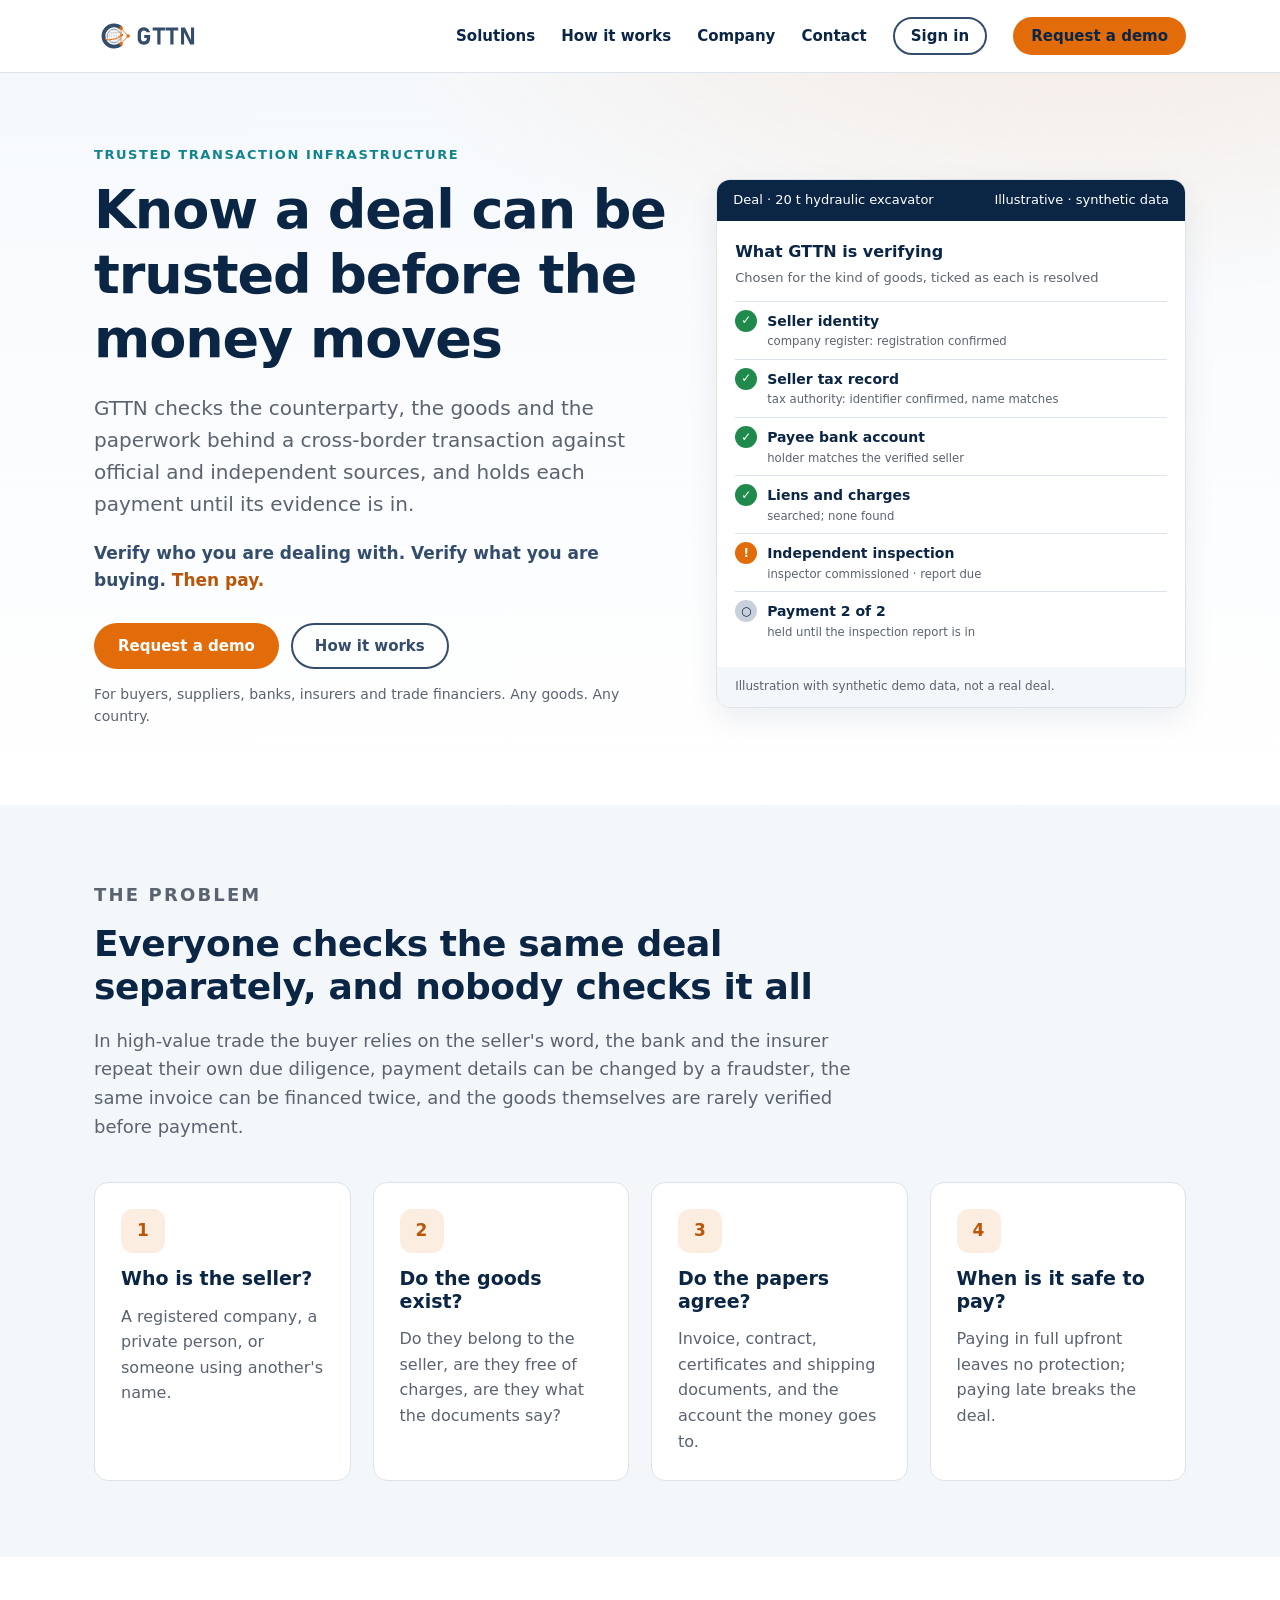
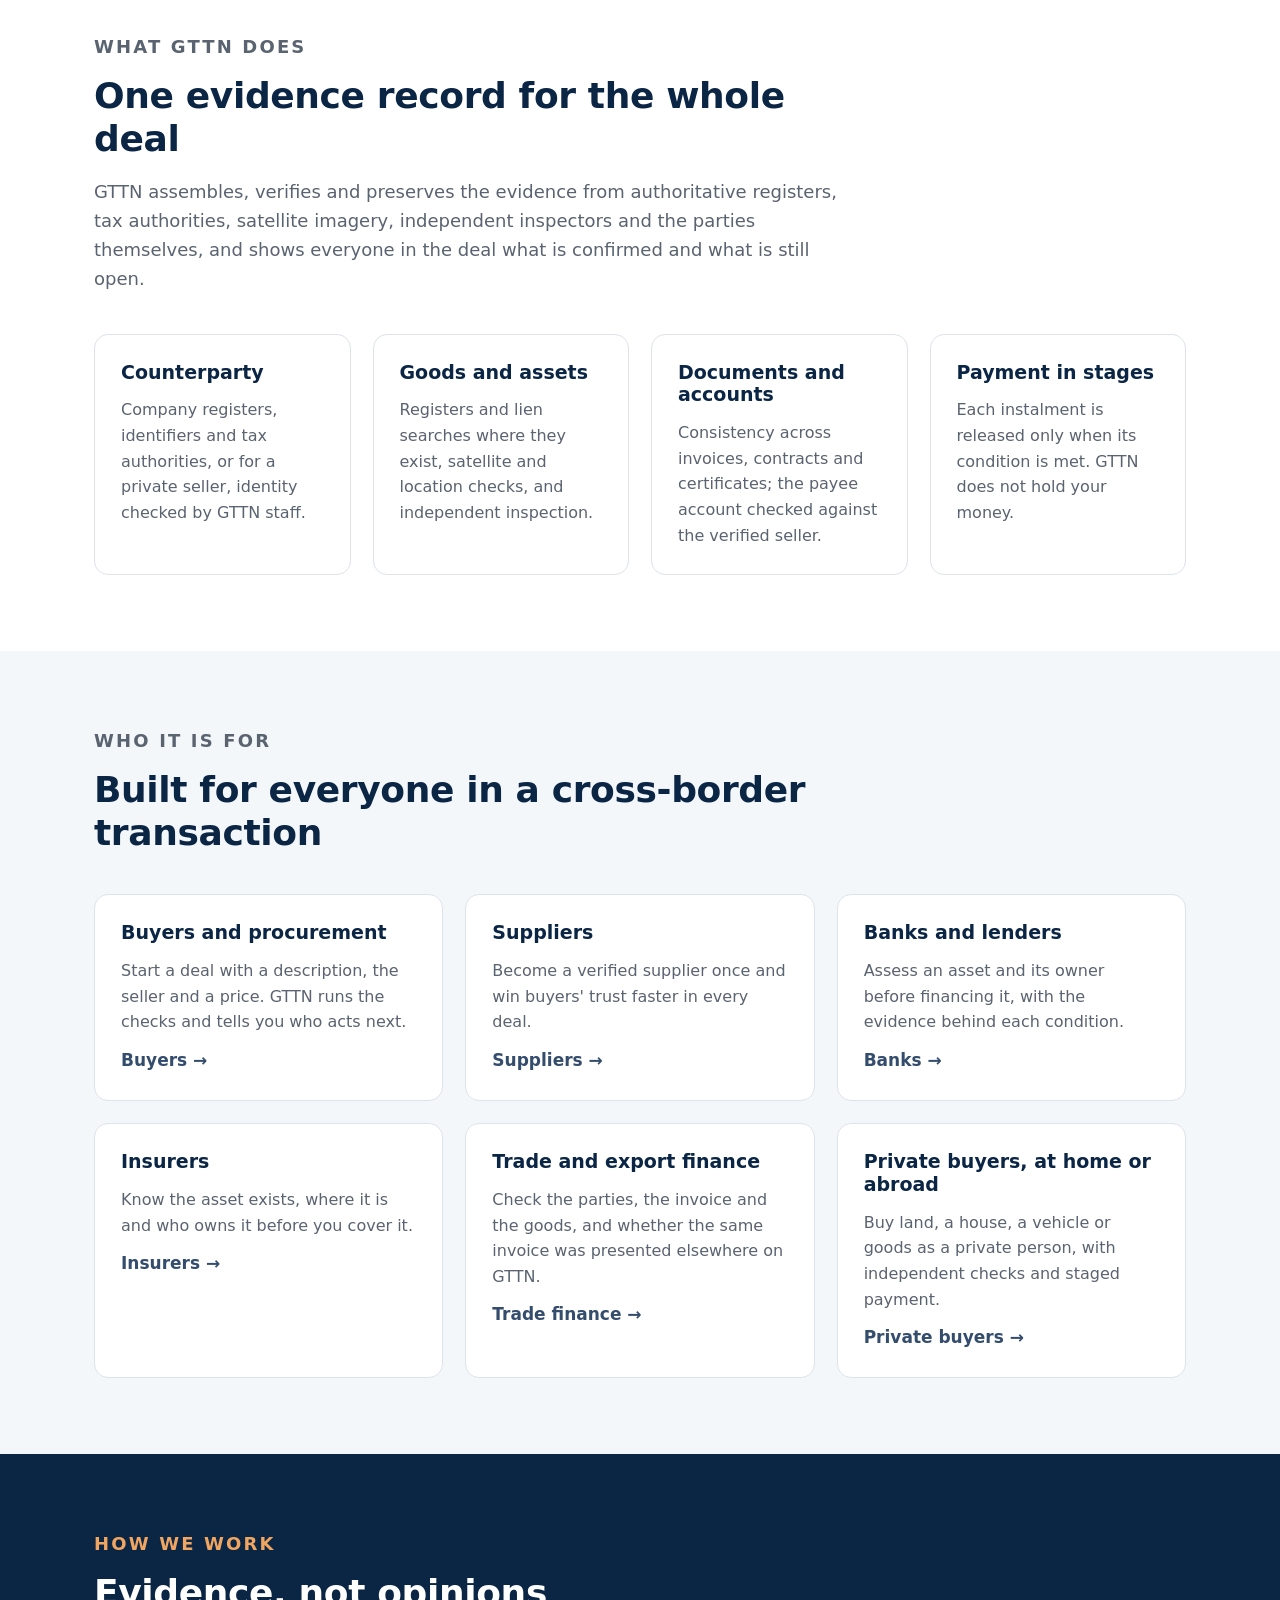
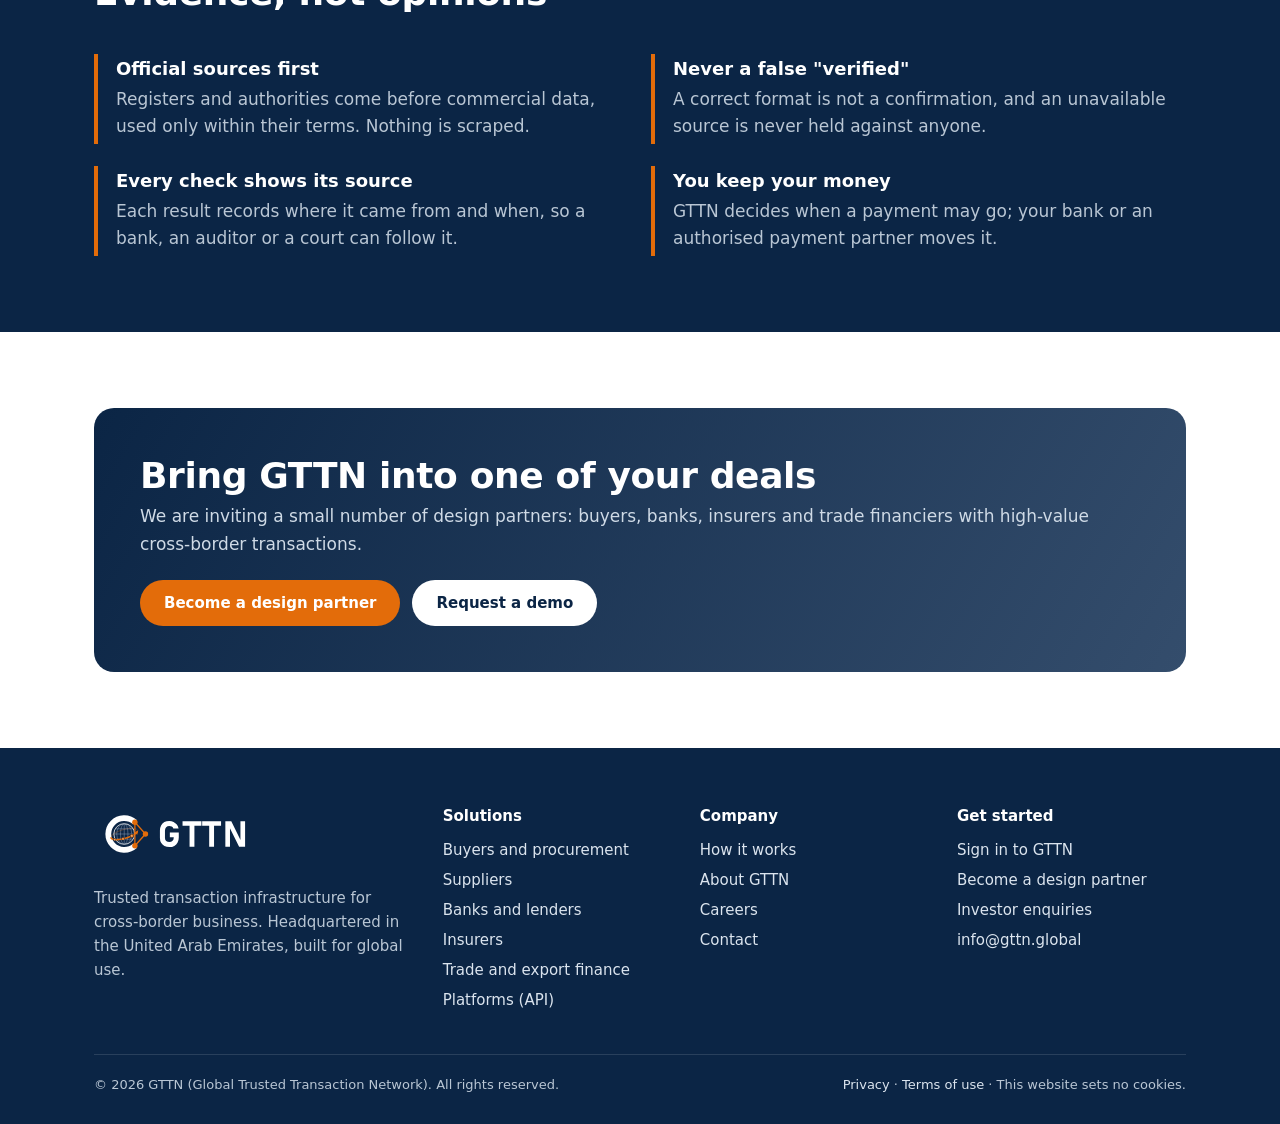
==== commit 0f5cc890: "Website: one public address, info@gttn.global" ====
--- a/index.html
+++ b/index.html
@@ -22,7 +22,7 @@
 <meta property="og:image" content="https://www.gttn.global/assets/img/og-image.png">
 <meta name="twitter:card" content="summary_large_image">
 <link rel="stylesheet" href="/assets/css/site.css">
-<script type="application/ld+json">{"@context": "https://schema.org", "@type": "Organization", "name": "GTTN (Global Trusted Transaction Network)", "url": "https://www.gttn.global", "logo": "https://www.gttn.global/assets/img/icon-512.png", "description": "Trusted transaction infrastructure for cross-border business.", "email": "hello@gttn.global"}</script>
+<script type="application/ld+json">{"@context": "https://schema.org", "@type": "Organization", "name": "GTTN (Global Trusted Transaction Network)", "url": "https://www.gttn.global", "logo": "https://www.gttn.global/assets/img/icon-512.png", "description": "Trusted transaction infrastructure for cross-border business.", "email": "info@gttn.global"}</script>
 </head>
 <body>
 <a class="skip" href="#main">Skip to content</a>
@@ -183,7 +183,7 @@
           <li><a href="/sign-in.html">Sign in to GTTN</a></li>
           <li><a href="/contact.html?topic=pilot">Become a design partner</a></li>
           <li><a href="/contact.html?topic=investor">Investor enquiries</a></li>
-          <li><a href="mailto:hello@gttn.global">hello@gttn.global</a></li>
+          <li><a href="mailto:info@gttn.global">info@gttn.global</a></li>
         </ul>
       </div>
     </div>
